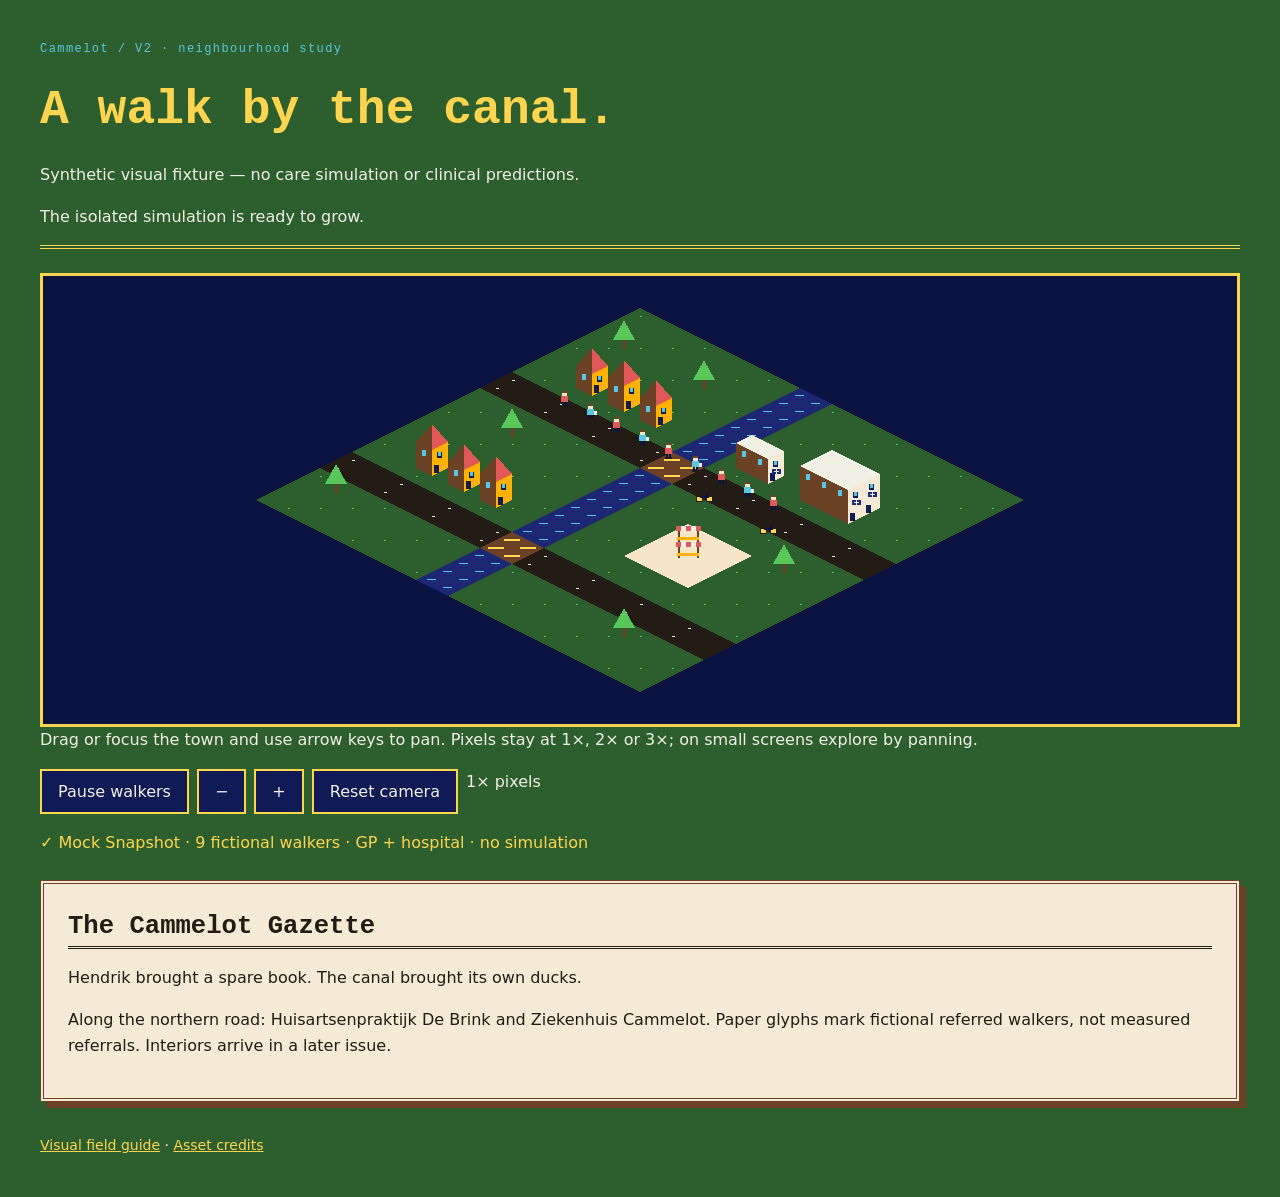
==== index.html @ 44bed697 "ci: laptop-off heartbeat for cammelot-next automation Co-authored-by: Copilot <223556219+Copilot@use" ====
<!doctype html>
<html lang="en">
<head>
  <meta charset="utf-8"><meta name="viewport" content="width=device-width, initial-scale=1">
  <link rel="icon" href="data:,"><link rel="stylesheet" href="./src/ui/theme.css">
  <title>Cammelot V2 · A walk by the canal</title>
  <style>
    .town { border: 3px solid var(--m-gold); background: var(--m-blue3); }
    #city { display: block; width: 100%; touch-action: none; cursor: grab; }
    .controls { display: flex; flex-wrap: wrap; gap: .5rem; margin-block: 1rem; }
    .gazette { margin-top: 1.5rem; } #notice { color: var(--m-gold); }
  </style>
</head>
<body><main>
  <header><p class="eyebrow">Cammelot / V2 · neighbourhood study</p>
    <h1>A walk by the canal.</h1><p>Synthetic visual fixture — no care simulation or clinical predictions.</p>
    <p>The isolated simulation is ready to grow.</p></header>
  <section aria-label="Isometric neighbourhood">
    <div class="town"><canvas id="city" width="800" height="448" tabindex="0" role="img"
      aria-label="Isometric Cammelot: canal, houses, market, De Brink GP and Cammelot hospital. Use arrow keys to pan." aria-describedby="help">
      A fictional neighbourhood with residents walking along the canal road.
    </canvas></div>
    <p id="help">Drag or focus the town and use arrow keys to pan. Pixels stay at 1×, 2× or 3×; on small screens explore by panning.</p>
    <div class="controls" aria-label="Town camera">
      <button id="pause" aria-pressed="false">Pause walkers</button>
      <button id="out" aria-label="Zoom out">−</button><button id="in" aria-label="Zoom in">+</button>
      <button id="reset">Reset camera</button><output id="zoom" aria-live="polite">1× pixels</output>
    </div>
    <p id="notice" role="status">Loading the neighbourhood…</p>
  </section>
  <section class="gazette" aria-labelledby="gazette-title"><h2 id="gazette-title">The Cammelot Gazette</h2>
    <p>Hendrik brought a spare book. The canal brought its own ducks.</p>
    <p>Along the northern road: Huisartsenpraktijk De Brink and Ziekenhuis Cammelot.
      Paper glyphs mark fictional referred walkers, not measured referrals. Interiors arrive in a later issue.</p></section>
  <footer><a href="./styleguide.html">Visual field guide</a> · <a href="./assets/CREDITS.md">Asset credits</a></footer>
</main>
<script type="module">
  import { createCity, MOCK_SNAPSHOT } from './src/render/city.js';
  const canvas = document.querySelector('#city'), notice = document.querySelector('#notice');
  try {
    const response = await fetch('./src/world/neighbourhood.json');
    if (!response.ok) throw Error(`World HTTP ${response.status}`);
    const city = createCity(canvas, await response.json());
    const reduced = matchMedia('(prefers-reduced-motion: reduce)');
    let paused = reduced.matches, elapsed = 0, last, frames = 0;
    const pause = document.querySelector('#pause');
    const updatePause = () => { pause.textContent = paused ? 'Resume walkers' : 'Pause walkers'; pause.setAttribute('aria-pressed', String(paused)); };
    updatePause();
    pause.onclick = () => { paused = !paused; updatePause(); };
    reduced.addEventListener('change', () => { paused = reduced.matches; updatePause(); });
    const resize = () => city.resize(canvas.parentElement.clientWidth, innerWidth <= 480 ? 352 : 448);
    new ResizeObserver(resize).observe(canvas.parentElement); resize();
    const zoomLabel = () => { document.querySelector('#zoom').textContent = `${city.camera.scale}× pixels`; };
    document.querySelector('#in').onclick = () => { city.zoom(city.camera.scale + 1); zoomLabel(); };
    document.querySelector('#out').onclick = () => { city.zoom(city.camera.scale - 1); zoomLabel(); };
    document.querySelector('#reset').onclick = () => { city.reset(); zoomLabel(); };
    canvas.onkeydown = event => {
      const delta = { ArrowLeft: [-32, 0], ArrowRight: [32, 0], ArrowUp: [0, -32], ArrowDown: [0, 32] }[event.key];
      if (delta) { event.preventDefault(); city.pan(...delta); }
    };
    let drag;
    canvas.onpointerdown = e => { drag = { x: e.clientX, y: e.clientY }; canvas.setPointerCapture(e.pointerId); canvas.focus(); };
    canvas.onpointermove = e => { if (drag) { city.pan(drag.x - e.clientX, drag.y - e.clientY); drag = { x: e.clientX, y: e.clientY }; } };
    canvas.onpointerup = canvas.onpointercancel = () => { drag = null; };
    const samples = [];
    function frame(now) {
      if (!paused && last !== undefined && !document.hidden) elapsed += Math.min(now - last, 100);
      const interval = last === undefined ? 0 : now - last; last = now;
      const start = performance.now(); city.render(MOCK_SNAPSHOT, (elapsed / 1000) % 40);
      samples.push({ interval, render: performance.now() - start }); if (samples.length > 600) samples.shift();
      frames++; canvas.dataset.frames = frames;
      requestAnimationFrame(frame);
    }
    // Read-only diagnostics for browser smoke / budget measurements, not simulation state.
    window.town = { city, snapshot: MOCK_SNAPSHOT, get elapsed() { return elapsed; }, get samples() { return samples.slice(); } };
    notice.textContent = '✓ Mock Snapshot · 9 fictional walkers · GP + hospital · no simulation';
    requestAnimationFrame(frame);
  } catch (error) { notice.textContent = `Town unavailable: ${error.message}`; console.error(error); }
</script></body></html>
---- src/ui/theme.css ----
:root {
  color-scheme: dark;
  --m-blue: #1c2874;
  --m-blue2: #101a54;
  --m-blue3: #0a1240;
  --m-gold: #ffd54f;
  --m-amber: #ffb300;
  --m-white: #f0f0e4;
  --m-paper: #f4ead6;
  --m-paperink: #221c14;
  --m-green: #58c858;
  --m-red: #e05858;
  --m-cyan: #58c8e0;
  --bg: #2C5F2D;
  --frame: #6B4226;
  --parchment: #F5E6C8;
  --font-pixel: "Press Start 2P", "Courier New", monospace;
  --font-body: "Space Grotesk", system-ui, sans-serif;
  --font-number: "JetBrains Mono", monospace;
}
* { box-sizing: border-box; }
body { margin: 0; background: var(--bg); color: var(--m-white); font: 1rem/1.6 var(--font-body); }
h1, h2, h3, p { margin: 0 0 1rem; }
h1, h2, h3, .eyebrow { font-family: var(--font-pixel); line-height: 1.5; }
h1 { font-size: clamp(1.7rem, 4vw, 3rem); color: var(--m-gold); }
h2 { font-size: 1.2rem; } h3 { font-size: 1rem; }
.eyebrow { font-size: .75rem; letter-spacing: .12em; color: var(--m-cyan); }
button, select { font: inherit; min-height: 44px; padding: .5rem 1rem; border: 2px solid var(--m-gold); background: var(--m-blue2); color: var(--m-white); cursor: pointer; }
button:hover { background: var(--m-blue); }
button:disabled { opacity: .6; cursor: not-allowed; }
:focus-visible { outline: 3px solid var(--m-white); outline-offset: 4px; }
a { color: var(--m-gold); }
main { max-width: 1280px; margin: auto; padding: 2.5rem; }
header { border-bottom: 4px double var(--m-gold); margin-bottom: 1.5rem; }
.layout { display: grid; grid-template-columns: minmax(0, 1.65fr) minmax(0, 1fr); gap: 1.5rem; align-items: start; }
.stack { display: grid; gap: 1.5rem; min-width: 0; }
.panel { padding: 1.5rem; background: var(--m-blue); border: 3px solid var(--m-gold); box-shadow: 6px 6px 0 var(--m-blue3); min-width: 0; }
.card { padding: 1rem; background: var(--m-blue2); border: 2px solid var(--m-white); }
.card + .card { margin-top: 1rem; }
.ticker { padding: .75rem 1rem; margin-bottom: 1.5rem; background: var(--m-blue3); border-block: 2px solid var(--m-gold); }
.ticker p { margin: 0; }
.meter { display: grid; gap: .3rem; margin-block: 1rem; }
.meter meter { width: 100%; height: 1.5rem; accent-color: var(--m-gold); }
meter::-webkit-meter-bar { background: var(--m-blue3); border-color: var(--m-white); }
meter::-webkit-meter-optimum-value { background: var(--m-gold); }
meter::-moz-meter-bar { background: var(--m-gold); }
.number { font-family: var(--font-number); }
.status { font-weight: bold; } .status[data-tone="ok"] { color: var(--m-green); }
.status[data-tone="warning"] { color: var(--m-gold); }
.status[data-tone="error"] { color: var(--m-white); border-inline-start: 4px solid var(--m-red); padding-inline-start: .5rem; }
.gazette { color-scheme: light; padding: 1.5rem; color: var(--m-paperink); background: var(--m-paper); border: 4px double var(--frame); box-shadow: 6px 6px 0 var(--frame); }
.gazette h2 { font-size: 1.6rem; border-bottom: 3px double var(--m-paperink); }
.gazette .edition { font: .8rem var(--font-number); }
.resident { display: flex; align-items: center; gap: 1rem; }
canvas { image-rendering: pixelated; }
.portrait { width: 128px; height: 128px; flex-shrink: 0; background: var(--parchment); border: 4px solid var(--frame); }
blockquote { position: relative; margin: 0; padding: 1rem; background: var(--parchment); color: var(--m-paperink); border: 3px solid var(--frame); }
blockquote::before { content: ""; position: absolute; left: -12px; top: 24px; width: 16px; height: 16px; background: var(--parchment); border-left: 3px solid var(--frame); border-bottom: 3px solid var(--frame); transform: rotate(45deg); }
blockquote p { margin: .5rem 0 0; }
.swatches { display: grid; grid-template-columns: repeat(7, minmax(0, 1fr)); gap: .75rem; }
.swatch { min-width: 0; font: .75rem/1.5 var(--font-number); overflow-wrap: anywhere; }
.swatch span { display: block; height: 36px; border: 1px solid var(--m-white); margin-bottom: .4rem; }
.wide { margin-top: 1.5rem; }
dialog { color: var(--m-white); width: min(560px, calc(100% - 2rem)); max-height: 85dvh; overflow: auto; }
dialog::backdrop { background: rgb(10 18 64 / 80%); }
footer { margin-top: 2rem; font-size: .875rem; }
@media (max-width: 1024px) { main { padding: 1.5rem; } .layout { grid-template-columns: minmax(0, 1.3fr) minmax(0, 1fr); } .swatches { grid-template-columns: repeat(4, minmax(0, 1fr)); } }
@media (max-width: 768px) { .layout { grid-template-columns: 1fr; } dialog.panel { position: fixed; inset: auto 0 0; margin: 0 auto; width: 100%; max-height: 80dvh; border-bottom: 0; } }
@media (max-width: 480px) { main { padding: 1rem; } .panel, .gazette { padding: 1rem; } .resident { align-items: flex-start; } .portrait { width: 64px; height: 64px; } .swatches { grid-template-columns: repeat(2, minmax(0, 1fr)); } h2 { font-size: 1rem; } }
@media (prefers-reduced-motion: reduce) { *, *::before, *::after { animation: none !important; transition: none !important; scroll-behavior: auto !important; } }
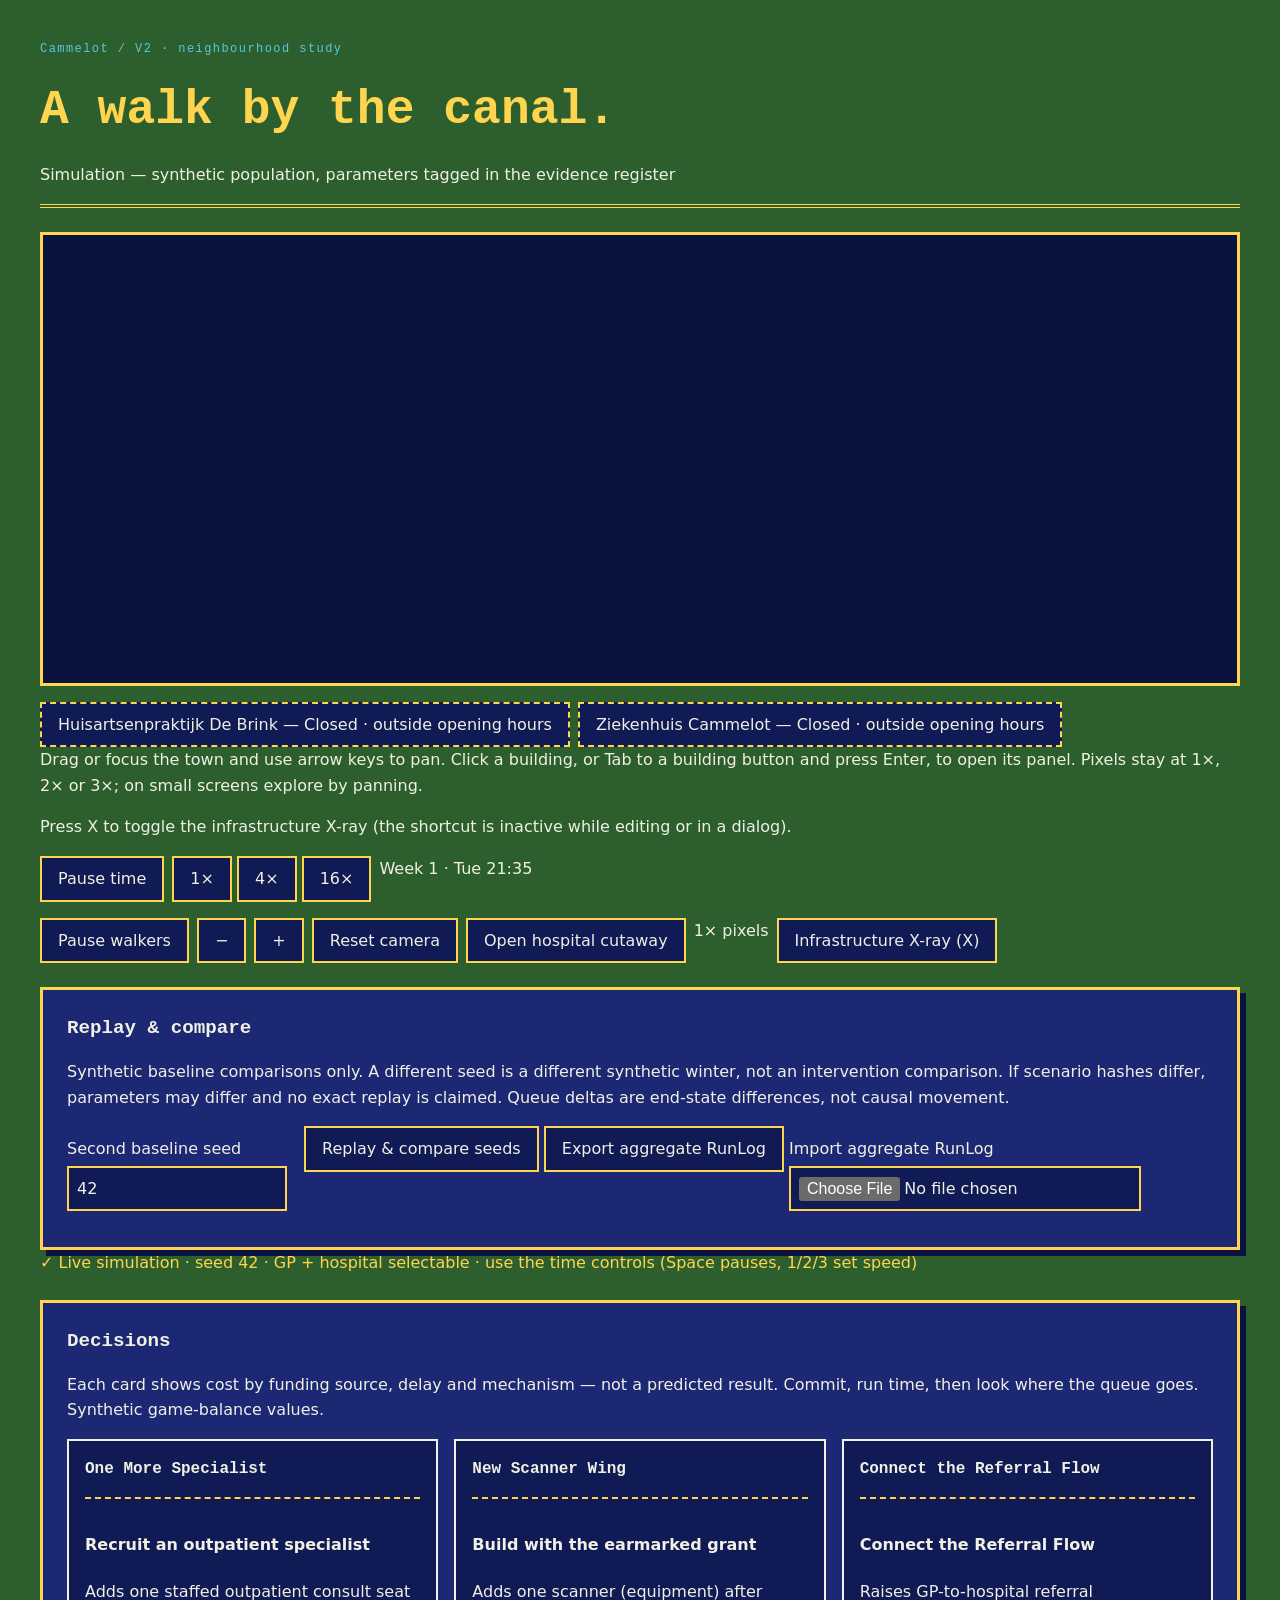
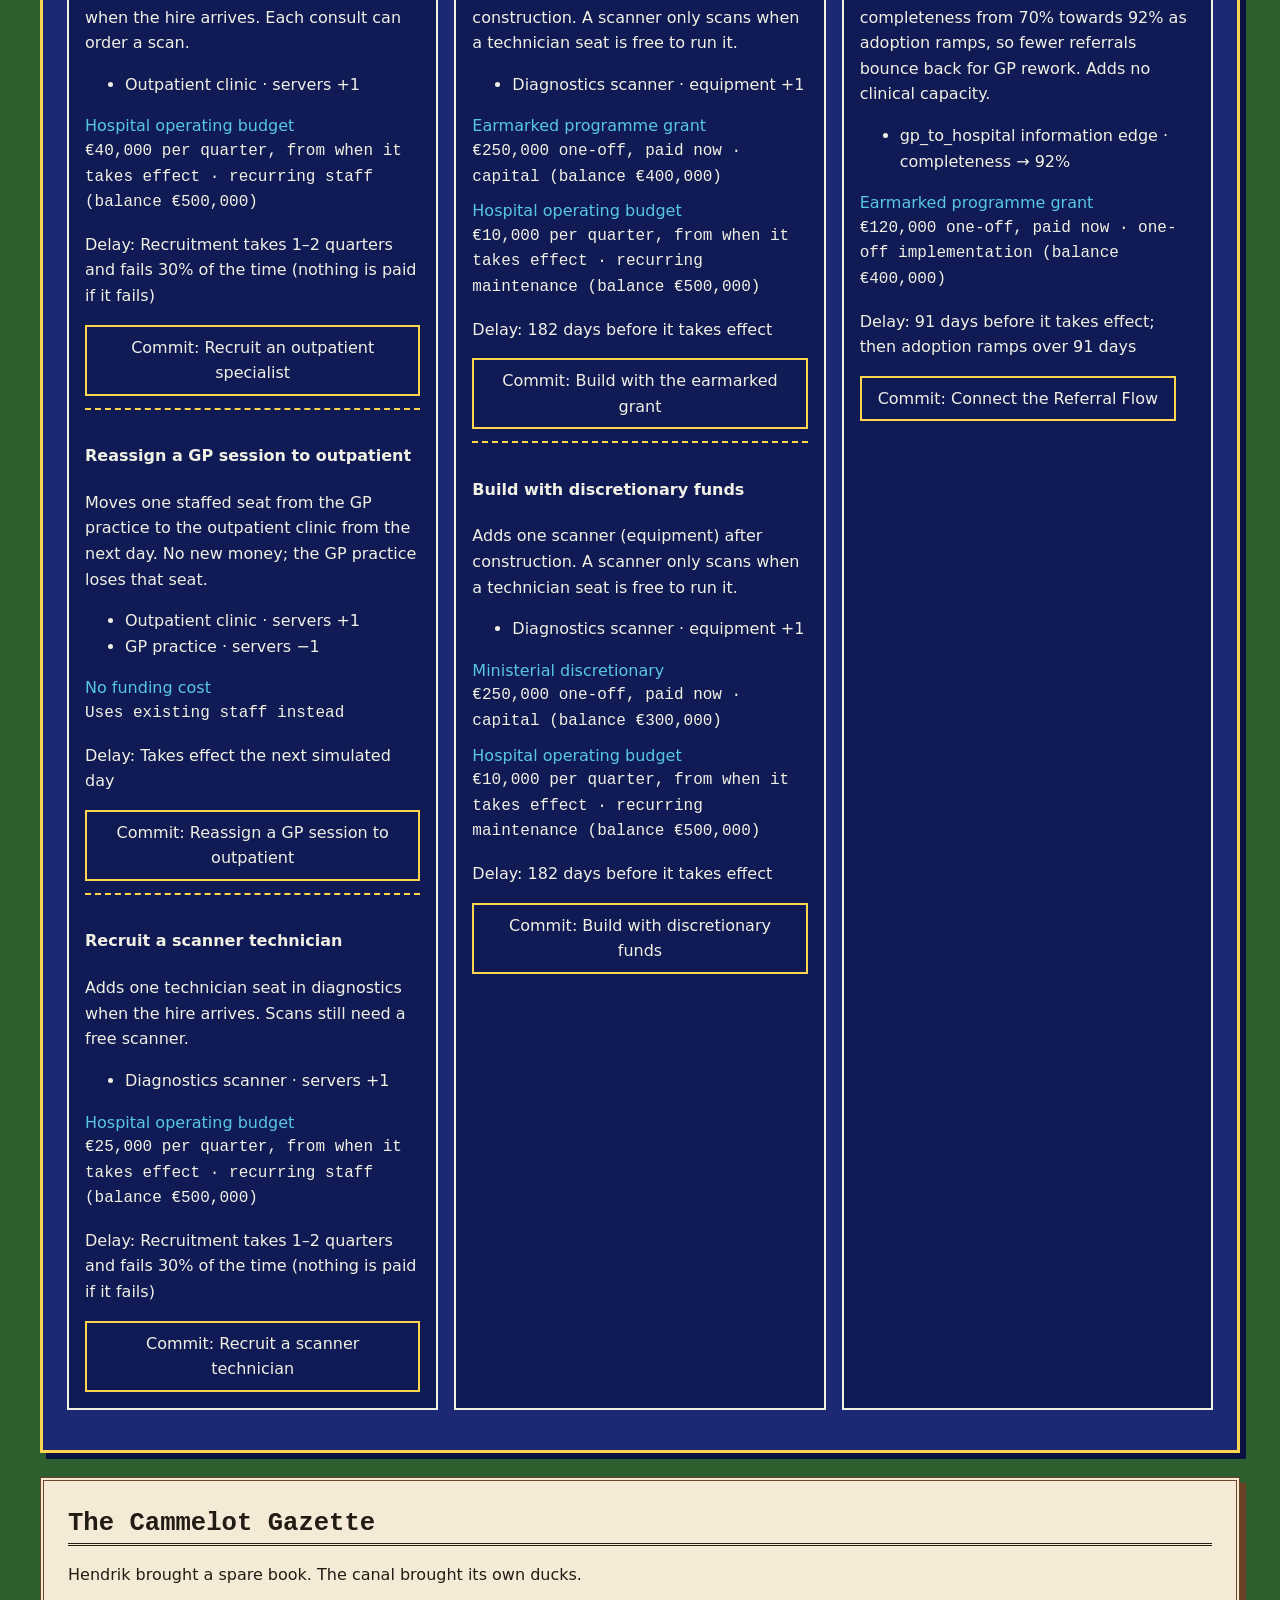
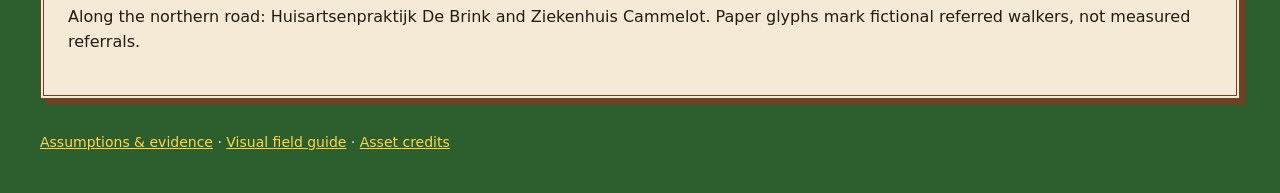
==== commit 11dbdab2: "Preview build from next/game-v2@9c2207e" ====
--- a/index.html
+++ b/index.html
@@ -5,44 +5,214 @@
   <link rel="icon" href="data:,"><link rel="stylesheet" href="./src/ui/theme.css">
   <title>Cammelot V2 · A walk by the canal</title>
   <style>
-    .town { border: 3px solid var(--m-gold); background: var(--m-blue3); }
+    .town { position: relative; border: 3px solid var(--m-gold); background: var(--m-blue3); }
+    #building-tooltip { position: absolute; z-index: 2; max-width: 16rem; padding: .5rem .75rem; transform: translate(-50%, calc(-100% - .5rem)); pointer-events: none;
+      background: var(--m-blue); border: 2px solid var(--m-gold); color: var(--m-white); font-size: .875rem; line-height: 1.4; }
+    #building-tooltip[hidden] { display: none; }
+    #building-tooltip span { display: block; } #building-tooltip ul { margin: .25rem 0 0; padding: 0; list-style: none; font-family: var(--font-number); }
+    .building-list { display: flex; flex-wrap: wrap; gap: .5rem; margin: 1rem 0 0; padding: 0; list-style: none; }
+    .building-list button[data-state="closed"] { border-style: dashed; }
+    .building-list button[data-state="construction"] { border-style: double; border-width: 4px; }
+    #building-panel dl { display: grid; grid-template-columns: max-content 1fr; gap: .25rem 1rem; margin: 1rem 0; }
+    #building-panel dt { color: var(--m-cyan); } #building-panel dd { margin: 0; font-family: var(--font-number); }
+    #building-panel [data-xray-link="referral-completeness"] { color: var(--m-cyan); background: var(--m-blue2); border-block: 1px solid var(--m-cyan); padding: .2rem .4rem; }
+    #building-panel dt[data-xray-link="referral-completeness"] { font-weight: bold; }
     #city { display: block; width: 100%; touch-action: none; cursor: grab; }
     .controls { display: flex; flex-wrap: wrap; gap: .5rem; margin-block: 1rem; }
+    #interior[hidden] { display: none; }
+    #interior { transform-origin: 70% 30%; animation: zoom-in .5s steps(6) both; }
+    @keyframes zoom-in { from { transform: scale(.35); opacity: 0; } to { transform: scale(1); opacity: 1; } }
+    #interior-canvas { display: block; width: 100%; max-width: 768px; image-rendering: pixelated; border: 3px solid var(--m-gold); cursor: pointer; }
+    #interior-areas { display: flex; flex-wrap: wrap; gap: .5rem; margin: 1rem 0; padding: 0; list-style: none; }
+    #interior-areas button[aria-pressed="true"] { border-width: 4px; }
+    #interior-panel dl { display: grid; grid-template-columns: max-content 1fr; gap: .25rem 1rem; margin: 1rem 0; }
+    #interior-panel dt { color: var(--m-cyan); } #interior-panel dd { margin: 0; font-family: var(--font-number); }
+    #xray-panel[hidden] { display: none; }
+    #xray-panel { margin-top: 1rem; }
+    #xray-edges { display: grid; gap: .5rem; margin: 0; padding: 0; list-style: none; }
+    #xray-edges button { width: 100%; text-align: left; }
+    #xray-edges button[aria-pressed="true"] { border-width: 4px; }
+    #xray-detail dl { display: grid; grid-template-columns: max-content 1fr; gap: .25rem 1rem; margin: 1rem 0; }
+    #xray-detail dt { color: var(--m-cyan); } #xray-detail dd { margin: 0; font-family: var(--font-number); }
+    .xray-note { border-inline-start: 4px solid var(--m-gold); padding-inline-start: .75rem; }
     .gazette { margin-top: 1.5rem; } #notice { color: var(--m-gold); }
+    #replay-panel { margin-top: 1.5rem; }
+    #replay-panel label { display: inline-grid; gap: .25rem; margin: .25rem .75rem .75rem 0; }
+    #replay-panel input { min-height: 44px; max-width: 22rem; padding: .5rem; border: 2px solid var(--m-gold); background: var(--m-blue2); color: var(--m-white); font: inherit; }
+    #replay-results { overflow-wrap: anywhere; }
+    #decisions { margin-top: 1.5rem; } #decision-cards { display: grid; gap: 1rem; grid-template-columns: repeat(auto-fit, minmax(min(100%, 22rem), 1fr)); }
+    #decision-cards .card + .card { margin-top: 0; } .decision-option { border-top: 2px dashed var(--m-gold); padding-top: .75rem; margin-top: .75rem; }
+    #decision-cards .card > p { margin: 1rem 0 0; } .decision-option dt { color: var(--m-cyan); } .decision-option dd { margin: 0 0 .5rem; font-family: var(--font-number); }
   </style>
 </head>
 <body><main>
   <header><p class="eyebrow">Cammelot / V2 · neighbourhood study</p>
-    <h1>A walk by the canal.</h1><p>Synthetic visual fixture — no care simulation or clinical predictions.</p>
-    <p>The isolated simulation is ready to grow.</p></header>
+    <h1>A walk by the canal.</h1><p id="banner">Simulation — synthetic population, parameters tagged in the evidence register</p></header>
   <section aria-label="Isometric neighbourhood">
     <div class="town"><canvas id="city" width="800" height="448" tabindex="0" role="img"
       aria-label="Isometric Cammelot: canal, houses, market, De Brink GP and Cammelot hospital. Use arrow keys to pan." aria-describedby="help">
       A fictional neighbourhood with residents walking along the canal road.
-    </canvas></div>
-    <p id="help">Drag or focus the town and use arrow keys to pan. Pixels stay at 1×, 2× or 3×; on small screens explore by panning.</p>
+    </canvas><div id="building-tooltip" role="tooltip" hidden></div></div>
+    <nav id="buildings" aria-label="Buildings"></nav>
+    <p id="help">Drag or focus the town and use arrow keys to pan. Click a building, or Tab to a building button and press Enter, to open its panel. Pixels stay at 1×, 2× or 3×; on small screens explore by panning.</p>
+    <p>Press X to toggle the infrastructure X-ray (the shortcut is inactive while editing or in a dialog).</p>
+    <div class="controls" id="time-controls" role="group" aria-label="Time controls">
+      <button id="play" type="button" aria-pressed="false">Pause time</button>
+      <span role="group" aria-label="Speed"><button type="button" data-speed="1" aria-pressed="true">1×</button>
+        <button type="button" data-speed="4" aria-pressed="false">4×</button>
+        <button type="button" data-speed="16" aria-pressed="false">16×</button></span>
+      <output id="week" aria-label="Simulated time">Week 1</output>
+    </div>
     <div class="controls" aria-label="Town camera">
       <button id="pause" aria-pressed="false">Pause walkers</button>
       <button id="out" aria-label="Zoom out">−</button><button id="in" aria-label="Zoom in">+</button>
-      <button id="reset">Reset camera</button><output id="zoom" aria-live="polite">1× pixels</output>
+      <button id="reset">Reset camera</button><button id="open-hospital" aria-controls="interior" aria-expanded="false">Open hospital cutaway</button><output id="zoom" aria-live="polite">1× pixels</output>
+      <button id="toggle-xray" type="button" aria-pressed="false" aria-controls="xray-panel">Infrastructure X-ray (X)</button>
     </div>
+    <section id="replay-panel" class="panel" aria-labelledby="replay-title">
+      <h2 id="replay-title">Replay &amp; compare</h2>
+      <p>Synthetic baseline comparisons only. A different seed is a different synthetic winter, not an intervention comparison. If scenario hashes differ, parameters may differ and no exact replay is claimed. Queue deltas are end-state differences, not causal movement.</p>
+      <label>Second baseline seed <input id="compare-seed" type="text" value="42" autocomplete="off"></label>
+      <button id="compare-baseline" type="button">Replay &amp; compare seeds</button>
+      <button id="export-runlog" type="button">Export aggregate RunLog</button>
+      <label>Import aggregate RunLog <input id="import-runlog" type="file" accept="application/json,.json"></label>
+      <div id="replay-results" aria-live="polite"></div>
+    </section>
+    <section id="xray-panel" class="panel" aria-labelledby="xray-title" hidden>
+      <h2 id="xray-title">Digital infrastructure X-ray</h2>
+      <p class="xray-note">Synthetic fixture · assumption. These invented demonstration values are not observations, healthcare evidence, or a live integration.</p>
+      <p>Static markers: four blocks show completeness (25% each); gold ticks show latency (one per 15 minutes, capped at six); clipboard and framed ! marks cue handoffs and failures. These are coarse display cues; select an edge for exact values. Status also uses ✓ / ! shapes and text, not colour alone.</p>
+      <ul id="xray-edges" aria-label="Infrastructure edges"></ul>
+      <article id="xray-detail" aria-live="polite"><h3 data-edge-title>Select an edge</h3><p data-edge-status></p><dl data-edge-values></dl></article>
+    </section>
+    <dialog id="building-panel" class="panel" aria-labelledby="building-panel-title">
+      <h2 id="building-panel-title" data-panel-title></h2><dl data-panel-body></dl>
+      <p>Synthetic values, not measurements.</p>
+      <button type="button" data-panel-close>Close</button>
+    </dialog>
     <p id="notice" role="status">Loading the neighbourhood…</p>
+  </section>
+  <section id="interior" aria-labelledby="interior-title" hidden>
+    <h2 id="interior-title" tabindex="-1">Ziekenhuis Cammelot — cutaway</h2>
+    <p>Chairs are capacity, people are the queue, staff are on shift. Synthetic values, not measurements.</p>
+    <div id="interior-stage"></div>
+    <ul id="interior-areas"></ul>
+    <section id="interior-panel" class="panel" aria-live="polite"><h3 data-title>Choose an area</h3><dl data-body></dl></section>
+    <button id="close-hospital" type="button">Back to the city</button>
+  </section>
+  <section id="decisions" class="panel" aria-labelledby="decisions-title" hidden>
+    <h2 id="decisions-title">Decisions</h2>
+    <p>Each card shows cost by funding source, delay and mechanism — not a predicted result. Commit, run time, then look where the queue goes. Synthetic game-balance values.</p>
+    <div id="decision-cards"></div>
+    <p id="decision-status" role="status" aria-live="polite"></p>
   </section>
   <section class="gazette" aria-labelledby="gazette-title"><h2 id="gazette-title">The Cammelot Gazette</h2>
     <p>Hendrik brought a spare book. The canal brought its own ducks.</p>
     <p>Along the northern road: Huisartsenpraktijk De Brink and Ziekenhuis Cammelot.
-      Paper glyphs mark fictional referred walkers, not measured referrals. Interiors arrive in a later issue.</p></section>
-  <footer><a href="./styleguide.html">Visual field guide</a> · <a href="./assets/CREDITS.md">Asset credits</a></footer>
+      Paper glyphs mark fictional referred walkers, not measured referrals.</p></section>
+  <footer><a href="./assumptions.html">Assumptions &amp; evidence</a> · <a href="./styleguide.html">Visual field guide</a> · <a href="./assets/CREDITS.md">Asset credits</a></footer>
 </main>
 <script type="module">
   import { createCity, MOCK_SNAPSHOT } from './src/render/city.js';
+  import { createBuildingUI } from './src/ui/buildings.js';
+  import { mapInfrastructure, shouldToggleXrayKey } from './src/render/xray.js';
+  import { createLive, toRenderSnapshot, describeTime, HONEST_LABEL, SPEEDS } from './src/app/live.js';
+  import { createSim } from './src/sim/engine.js';
+  import { compareRunLogs, exportRunLog, importRunLog, replayRunLog } from './src/sim/replay.js';
+  import { describeDecisionCards, renderDecisionCards, REASONS } from './src/ui/decisions.js';
   const canvas = document.querySelector('#city'), notice = document.querySelector('#notice');
   try {
     const response = await fetch('./src/world/neighbourhood.json');
     if (!response.ok) throw Error(`World HTTP ${response.status}`);
-    const city = createCity(canvas, await response.json());
+    const world = await response.json(), city = createCity(canvas, world);
+    // `?fixture` keeps the static mock Snapshots for visual tests; the default page runs the real engine.
+    const params = new URLSearchParams(location.search), fixture = params.has('fixture');
+    let scenario, live, snapshot = MOCK_SNAPSHOT;
+    const timeControls = document.querySelector('#time-controls'), banner = document.querySelector('#banner');
+    if (fixture) { timeControls.hidden = true; banner.textContent = 'Synthetic visual fixture — static mock Snapshots, no simulation.'; }
+    else {
+      const scenarioResponse = await fetch('./src/scenarios/chapter0.json');
+      if (!scenarioResponse.ok) throw Error(`Scenario HTTP ${scenarioResponse.status}`);
+      scenario = await scenarioResponse.json();
+      const parseSeed = value => {
+        if (typeof value !== 'string' || value.length === 0) return 42;
+        if (/^-?\d+$/.test(value)) {
+          const numeric = Number(value);
+          if (Number.isSafeInteger(numeric)) return numeric;
+        }
+        return value;
+      };
+      const seed = parseSeed(params.get('seed') ?? '42');
+      live = createLive(scenario, { seed });
+      banner.textContent = HONEST_LABEL;
+      snapshot = toRenderSnapshot(live.snapshot, scenario);
+    }
+    const buildings = createBuildingUI({ canvas, city, world, snapshot, root: document.querySelector('#buildings'),
+      panel: document.querySelector('#building-panel'), tooltip: document.querySelector('#building-tooltip') });
+    const xrayButton = document.querySelector('#toggle-xray'), xrayPanel = document.querySelector('#xray-panel');
+    const xrayNote = document.querySelector('.xray-note');
+    const xrayEdges = document.querySelector('#xray-edges'), xrayTitle = document.querySelector('[data-edge-title]');
+    const xrayStatus = document.querySelector('[data-edge-status]'), xrayValues = document.querySelector('[data-edge-values]');
+    const formatRate = value => `${value} (${Number((value * 100).toPrecision(8))}%)`;
+    let xrayEnabled = false, selectedEdgeId = null, panelSnapshot, refreshDecisions = () => {};
+    if (!fixture) {
+      const edge = scenario.initialState.infrastructure.find(item => item.id === 'gp_to_hospital');
+      xrayNote.textContent = `Synthetic simulation · ${edge?.provenance ?? 'unlabelled'} scenario input. These values are model parameters, not observations or healthcare evidence.`;
+    }
+    function refreshXrayPanel() {
+      const edges = mapInfrastructure(snapshot);
+      if (!edges.some(edge => edge.id === selectedEdgeId)) selectedEdgeId = edges[0]?.id ?? null;
+      xrayEdges.replaceChildren(...edges.map(edge => {
+        const li = document.createElement('li'), button = document.createElement('button');
+        button.type = 'button'; button.dataset.edgeId = edge.id;
+        button.setAttribute('aria-pressed', String(edge.id === selectedEdgeId));
+        button.textContent = `${edge.label} — ${formatRate(edge.completeness)} complete · ${edge.latencyMinutes} min`;
+        button.onclick = () => {
+          selectedEdgeId = edge.id; refreshXrayPanel();
+          xrayEdges.querySelector(`[data-edge-id="${edge.id}"]`)?.focus();
+        };
+        li.append(button); return li;
+      }));
+      const edge = edges.find(item => item.id === selectedEdgeId);
+      if (!edge) {
+        xrayTitle.textContent = 'No fixture infrastructure edges';
+        xrayStatus.textContent = 'No matching Snapshot.infrastructure records are available.';
+        xrayValues.replaceChildren();
+        return;
+      }
+      const needsAttention = edge.completeness < 0.8 || edge.failureRate >= 0.1;
+      xrayTitle.textContent = edge.label;
+      xrayStatus.textContent = needsAttention ? '⚠ Fixture status: incomplete / failure-prone' : '✓ Fixture status: connected';
+      const rows = [
+        ['Completeness', formatRate(edge.completeness)],
+        ['Latency', `${edge.latencyMinutes} minutes`],
+        ['Manual handoff rate', formatRate(edge.manualHandoffRate)],
+        ['Failure rate', formatRate(edge.failureRate)]
+      ];
+      xrayValues.replaceChildren(...rows.flatMap(([label, value]) => {
+        const dt = document.createElement('dt'), dd = document.createElement('dd');
+        dt.textContent = label; dd.textContent = value; return [dt, dd];
+      }));
+      xrayEdges.querySelectorAll('button').forEach(button =>
+        button.setAttribute('aria-pressed', String(button.dataset.edgeId === edge.id)));
+    }
+    function setXray(enabled) {
+      xrayEnabled = enabled;
+      xrayButton.setAttribute('aria-pressed', String(enabled));
+      xrayButton.textContent = enabled ? 'Turn infrastructure X-ray off (X)' : 'Infrastructure X-ray (X)';
+      xrayPanel.hidden = !enabled;
+      if (!enabled && xrayPanel.contains(document.activeElement)) xrayButton.focus();
+      canvas.setAttribute('aria-label', enabled
+        ? 'Isometric Cammelot infrastructure X-ray. Static information edges; select the edge panel for synthetic fixture values.'
+        : 'Isometric Cammelot: canal, houses, market, De Brink GP and Cammelot hospital. Use arrow keys to pan.');
+    }
+    xrayButton.onclick = () => setXray(!xrayEnabled);
+    window.addEventListener('keydown', event => {
+      if (!shouldToggleXrayKey(event)) return;
+      event.preventDefault(); setXray(!xrayEnabled);
+    });
     const reduced = matchMedia('(prefers-reduced-motion: reduce)');
-    let paused = reduced.matches, elapsed = 0, last, frames = 0;
+    let paused = reduced.matches, elapsed = 0, last, frames = 0, lastPublish = -Infinity, published, simFailed = false, drawFailed = false;
     const pause = document.querySelector('#pause');
     const updatePause = () => { pause.textContent = paused ? 'Resume walkers' : 'Pause walkers'; pause.setAttribute('aria-pressed', String(paused)); };
     updatePause();
@@ -62,18 +232,174 @@
     canvas.onpointerdown = e => { drag = { x: e.clientX, y: e.clientY }; canvas.setPointerCapture(e.pointerId); canvas.focus(); };
     canvas.onpointermove = e => { if (drag) { city.pan(drag.x - e.clientX, drag.y - e.clientY); drag = { x: e.clientX, y: e.clientY }; } };
     canvas.onpointerup = canvas.onpointercancel = () => { drag = null; };
-    const samples = [];
+    const samples = [], play = document.querySelector('#play'), weekOut = document.querySelector('#week');
+    const speedButtons = [...document.querySelectorAll('[data-speed]')];
+    const updateTime = () => {
+      play.textContent = live.paused ? 'Play time' : 'Pause time'; play.setAttribute('aria-pressed', String(live.paused));
+      speedButtons.forEach(b => b.setAttribute('aria-pressed', String(Number(b.dataset.speed) === live.speed)));
+      const t = describeTime(live.snapshot.time); weekOut.textContent = t.text; weekOut.dataset.week = t.week;
+    };
+    if (live) {
+      play.onclick = () => { live.setPaused(!live.paused); updateTime(); };
+      speedButtons.forEach(b => { b.onclick = () => { live.setSpeed(Number(b.dataset.speed)); updateTime(); }; });
+      addEventListener('keydown', e => {
+        if (e.target.closest?.('input, textarea, select, dialog') || e.ctrlKey || e.metaKey || e.altKey) return;
+        if (e.key === ' ' && e.target === document.body) { e.preventDefault(); play.click(); }
+        else if (SPEEDS[Number(e.key) - 1] && e.target === document.body) speedButtons[Number(e.key) - 1].click();
+      });
+      updateTime();
+      const replayResults = document.querySelector('#replay-results');
+      const parseSeed = value => {
+        const text = value.trim();
+        if (!text) throw new TypeError('Enter a seed.');
+        if (/^-?\d+$/.test(text)) {
+          const numeric = Number(text);
+          if (Number.isSafeInteger(numeric)) return numeric;
+        }
+        return text;
+      };
+      const makeLogAtCurrentTime = seedValue => {
+        const sim = createSim(scenario, seedValue);
+        sim.runUntil(live.snapshot.time);
+        return sim.runLog();
+      };
+      const displayComparison = (a, b, replayHash = null) => {
+        const result = compareRunLogs(a, b);
+        const scenarioHashDiffers = a.scenario.sha256 !== b.scenario.sha256;
+        const metricLines = (metrics) => metrics.map(({ name, a: before, b: after, delta }) =>
+          `${name}: ${delta === null ? 'not present in both runs' : `A ${before} → B ${after} · Δ ${delta}`}`);
+        replayResults.textContent = [
+          `Synthetic comparison · ${scenarioHashDiffers ? 'scenario hash differs; no exact replay performed' : 'matching scenario hash'}`,
+          `Decision log · A ${a.decisions.length} entries · B ${b.decisions.length} entries`,
+          ...(replayHash ? [`✓ Imported RunLog replayed exactly · snapshot SHA-256 ${replayHash}`] : []),
+          'System outcomes & KPIs', ...metricLines(result.system),
+          'Local resource KPIs', ...metricLines(result.local),
+          'Queue deltas are end-state differences, not causal movement.',
+          'Where the queue went · B − A',
+          ...result.queueChanges.map(({ areaId, a: before, b: after, delta }) =>
+            `${areaId}: ${before} → ${after} waiting · Δ ${delta}`),
+        ].join('\n');
+      };
+      document.querySelector('#compare-baseline').onclick = () => {
+        try {
+          const other = makeLogAtCurrentTime(parseSeed(document.querySelector('#compare-seed').value));
+          displayComparison(live.runLog(), other);
+        } catch (error) {
+          replayResults.textContent = `Comparison unavailable: ${error.message}`;
+        }
+      };
+      document.querySelector('#export-runlog').onclick = () => {
+        const blob = new Blob([exportRunLog(live.runLog())], { type: 'application/json' });
+        const url = URL.createObjectURL(blob), link = document.createElement('a');
+        link.href = url; link.download = `cammelot-run-${String(live.snapshot.seed)}.json`;
+        link.click(); URL.revokeObjectURL(url);
+      };
+      document.querySelector('#import-runlog').onchange = async event => {
+        const file = event.target.files?.[0];
+        if (!file) return;
+        try {
+          const imported = importRunLog(await file.text());
+          const currentLog = live.runLog();
+          if (imported.scenario.sha256 !== currentLog.scenario.sha256) {
+            displayComparison(currentLog, imported);
+            return;
+          }
+          const replayed = replayRunLog(scenario, imported);
+          const currentSeed = createSim(scenario, live.snapshot.seed);
+          currentSeed.runUntil(imported.finalTime);
+          displayComparison(currentSeed.runLog(), imported, replayed.snapshotHash);
+        } catch (error) {
+          replayResults.textContent = `RunLog import/comparison unavailable: ${error.message}`;
+        }
+      };
+      const decisionRoot = document.querySelector('#decision-cards'), decisionStatus = document.querySelector('#decision-status');
+      let decisionKey;
+      const commit = (interventionId, variant, label) => {
+        const entry = live.commit(interventionId, variant);
+        decisionStatus.textContent = entry.status === 'applied'
+          ? `Committed “${label}”. Implementation starts ${describeTime(entry.effectiveAt).text}.`
+          : `Not committed: ${REASONS[entry.reasonCode] ?? entry.reasonCode}.`;
+        snapshot = toRenderSnapshot(live.snapshot, scenario); refreshDecisions();
+      };
+      refreshDecisions = () => {
+        const key = JSON.stringify([live.snapshot.funding, live.snapshot.interventions]);
+        if (key === decisionKey) return;
+        decisionKey = key; renderDecisionCards(decisionRoot, describeDecisionCards(scenario, live.snapshot), commit);
+      };
+      document.querySelector('#decisions').hidden = false; refreshDecisions();
+    }
+    // Sim tick and draw are decoupled: a failure in one is logged once and never stops the frame loop.
     function frame(now) {
-      if (!paused && last !== undefined && !document.hidden) elapsed += Math.min(now - last, 100);
-      const interval = last === undefined ? 0 : now - last; last = now;
-      const start = performance.now(); city.render(MOCK_SNAPSHOT, (elapsed / 1000) % 40);
-      samples.push({ interval, render: performance.now() - start }); if (samples.length > 600) samples.shift();
+      const dt = last === undefined ? 0 : now - last;
+      if (live && !document.hidden) {
+        try {
+          const next = live.advance(dt);
+          if (now - lastPublish >= 250 && next !== published) {
+            lastPublish = now; published = next; snapshot = toRenderSnapshot(next, scenario); updateTime(); updateInterior(); refreshDecisions();
+          }
+        } catch (error) { if (!simFailed) { simFailed = true; console.error('Simulation tick failed', error); notice.textContent = 'Simulation stopped: see console.'; } live.setPaused(true); }
+      }
+      if (!paused && last !== undefined && !document.hidden) elapsed += Math.min(dt, 100);
+      last = now;
+      const start = performance.now();
+      try {
+        buildings.setSnapshot(snapshot);
+        if (panelSnapshot !== snapshot) { panelSnapshot = snapshot; refreshXrayPanel(); }
+        city.render(snapshot, (elapsed / 1000) % 40, { ...buildings.view, xray: xrayEnabled });
+      }
+      catch (error) { if (!drawFailed) { drawFailed = true; console.error('Town draw failed', error); } }
+      samples.push({ interval: dt, render: performance.now() - start }); if (samples.length > 600) samples.shift();
       frames++; canvas.dataset.frames = frames;
       requestAnimationFrame(frame);
     }
     // Read-only diagnostics for browser smoke / budget measurements, not simulation state.
-    window.town = { city, snapshot: MOCK_SNAPSHOT, get elapsed() { return elapsed; }, get samples() { return samples.slice(); } };
-    notice.textContent = '✓ Mock Snapshot · 9 fictional walkers · GP + hospital · no simulation';
+    window.town = { city, buildings, get live() { return live; }, get snapshot() { return snapshot; }, set snapshot(next) { snapshot = next; }, get xrayEnabled() { return xrayEnabled; }, get elapsed() { return elapsed; }, get samples() { return samples.slice(); } };
+    const { MOCK_INTERIOR_SNAPSHOT, AREAS, createInterior, describeArea, areaAt } = await import('./src/render/interior.js');
+    // The cutaway canvas exists only while the hospital is open, so the city stays the page's single canvas.
+    const interiorEl = document.querySelector('#interior'), stage = document.querySelector('#interior-stage');
+    let interiorCanvas, interior;
+    const areaList = document.querySelector('#interior-areas');
+    const openButton = document.querySelector('#open-hospital');
+    const panel = document.querySelector('#interior-panel');
+    let area = null;
+    const interiorSnapshot = () => live ? snapshot : MOCK_INTERIOR_SNAPSHOT;
+    const drawInterior = () => interior?.render(interiorSnapshot(), area);
+    const choose = id => {
+      area = id; const d = describeArea(interiorSnapshot(), id);
+      panel.querySelector('[data-title]').textContent = d.name;
+      const rows = [['Queue', `${d.queue} waiting`], ['In service', `${d.inService} of ${d.capacity} chairs`],
+        ['Mean wait', d.meanWaitDays === null ? 'n/a' : `${d.meanWaitDays} days`], ['Utilisation ρ', `${d.rho.toFixed(2)} (${d.bandLabel})`],
+        ['Staff on shift', String(d.staffOnShift)], ['Reason', d.reason]];
+      panel.querySelector('[data-body]').replaceChildren(...rows.flatMap(([t, v]) => {
+        const dt = document.createElement('dt'), dd = document.createElement('dd'); dt.textContent = t; dd.textContent = v; return [dt, dd]; }));
+      areaList.querySelectorAll('button').forEach(b => b.setAttribute('aria-pressed', String(b.dataset.id === id)));
+      drawInterior();
+    };
+    const updateInterior = () => { if (!interior) return; if (area) choose(area); else drawInterior(); };
+    for (const a of AREAS) {
+      const li = document.createElement('li'), b = document.createElement('button');
+      b.type = 'button'; b.dataset.id = a.id; b.textContent = a.name; b.setAttribute('aria-pressed', 'false');
+      b.onclick = () => choose(a.id); li.append(b); areaList.append(li);
+    }
+    const clickArea = e => {
+      const r = interiorCanvas.getBoundingClientRect(), id = areaAt({ x: (e.clientX - r.left) * 768 / r.width, y: (e.clientY - r.top) * 332 / r.height });
+      if (id) choose(id);
+    };
+    openButton.onclick = () => {
+      if (!interiorCanvas) {
+        interiorCanvas = Object.assign(document.createElement('canvas'), { id: 'interior-canvas', width: 768, height: 332, onclick: clickArea });
+        interiorCanvas.setAttribute('role', 'img');
+        interiorCanvas.setAttribute('aria-label', 'Hospital cutaway with Referral office, Outpatient clinic and Diagnostics. Use the area buttons for details.');
+        stage.append(interiorCanvas); interior = createInterior(interiorCanvas);
+      }
+      interiorEl.hidden = false; openButton.setAttribute('aria-expanded', 'true'); drawInterior();
+      document.querySelector('#interior-title').focus();
+    };
+    document.querySelector('#close-hospital').onclick = () => {
+      interiorCanvas?.remove(); interiorCanvas = interior = undefined; interiorEl.hidden = true; openButton.setAttribute('aria-expanded', 'false'); openButton.focus();
+    };
+    notice.textContent = fixture ? '✓ Mock Snapshot · 9 fictional walkers · GP + hospital selectable · no simulation'
+      : '✓ Live simulation · seed ' + live.snapshot.seed + ' · GP + hospital selectable · use the time controls (Space pauses, 1/2/3 set speed)';
     requestAnimationFrame(frame);
   } catch (error) { notice.textContent = `Town unavailable: ${error.message}`; console.error(error); }
 </script></body></html>
